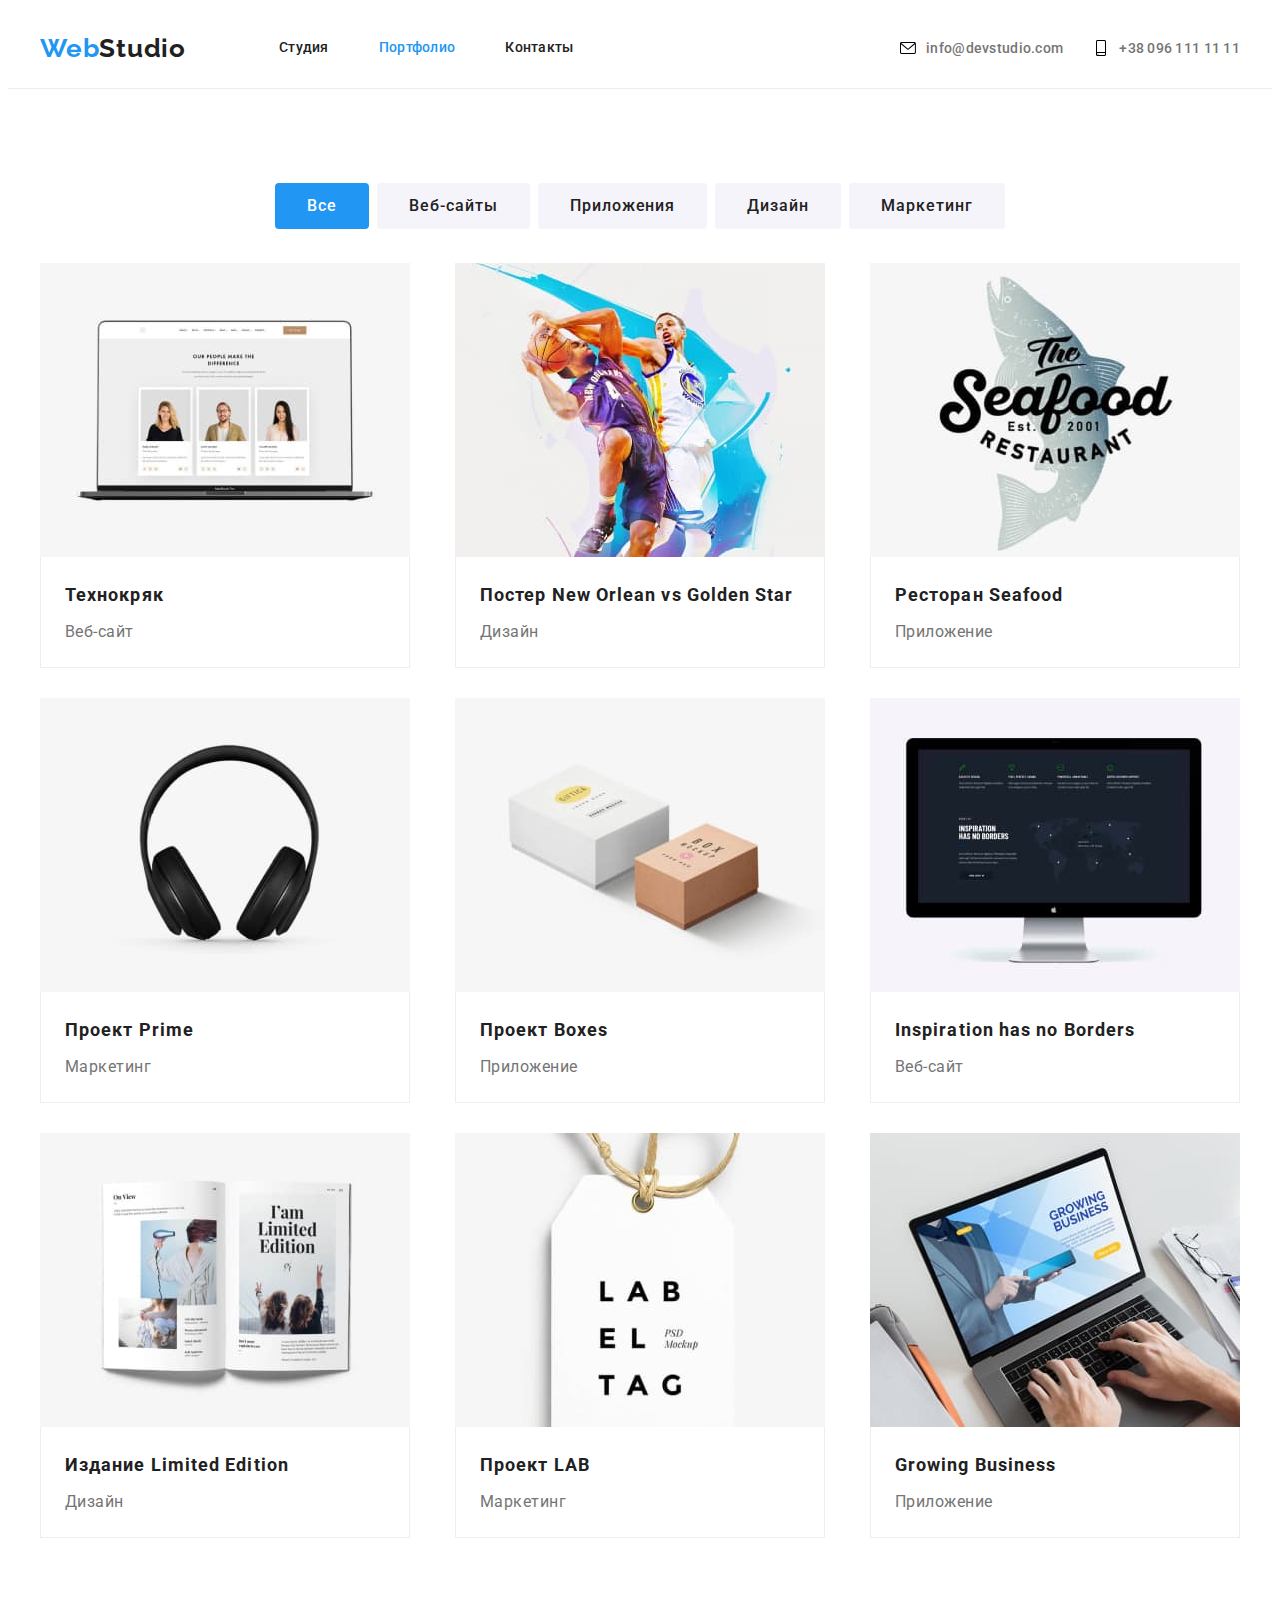
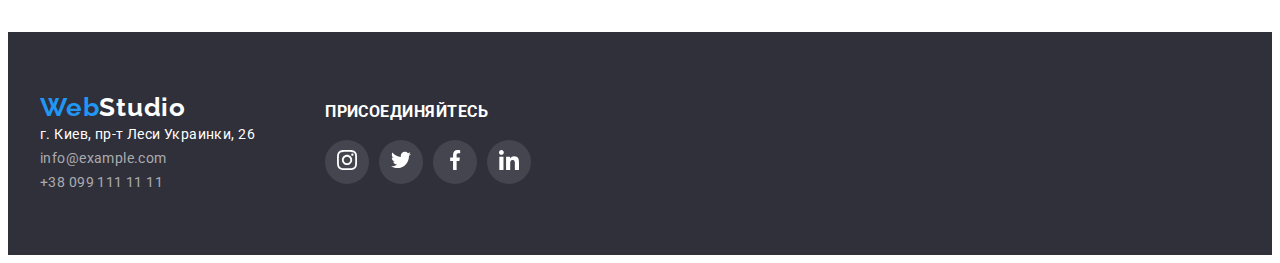
==== portfolio.html @ d205a0a1 "HW4 copied to HW5" ====
<!DOCTYPE html>
<html lang="ru">

<head>
    <meta charset="UTF-8" />
    <meta name="viewport"
          content="width=device-width, initial-scale=1.0" />
    <title>Сайт WebStudio</title>

    
    <link rel="preconnect"
          href="https://fonts.googleapis.com">
    <link rel="preconnect"
          href="https://fonts.gstatic.com"
          crossorigin>
    
    <link href="https://fonts.googleapis.com/css2?family=Raleway:wght@700&family=Roboto:wght@400;500;700;900&display=swap"
          rel="stylesheet">

    <link rel="stylesheet"
    href="https://cdnjs.cloudflare.com/ajax/libs/modern-normalize/1.1.0/modern-normalize.min.css"
    integrity="sha512-wpPYUAdjBVSE4KJnH1VR1HeZfpl1ub8YT/NKx4PuQ5NmX2tKuGu6U/JRp5y+Y8XG2tV+wKQpNHVUX03MfMFn9Q=="
    crossorigin="anonymous"
    referrerpolicy="no-referrer" />
        
    <link rel="stylesheet"
          href="./css/styles.css">
</head>

<body>
  
    <header class="header "> 
        <div class="container">
            <div class=" header-main-nav">
                <nav class="header-nav">
                    <a  href="#" class="header-logo" lang="en"> Web<span class="header-logo-blueblack">Studio</span>     
                    </a>

                    <ul class="header-list list">
                        <!-- add a link later -->
                        <li class="header-item"> <a target="_blank" href ="./index.html"  class="header-link link "  >Студия </a> </li>
                        <li class="header-item"> <a target="_blank" href="./portfolio.html" class="header-link link current-page" >Портфолио </a> </li>
                        <li class="header-item"> <a target="_blank" href="#" class="header-link link">Контакты </a> </li>
                    </ul>
                </nav>

                <ul class="header-contact list">
                    <li class="contact-item">
                        <a href="mailto:info@devstudio.com" class="contact-item-link link">
                            <svg class="header-contact-icon">
                                <use href="./images/icons.svg#icon-envelope" width="16" height="16"></use>
                            </svg>
                            info@devstudio.com
                        </a>
                    </li>
                    <li class="contact-item">
                        <a href="tel:+380961111111" class="contact-item-link link">
                            <svg class="header-contact-icon">
                                <use href="./images/icons.svg#icon-smartphone" width="16" height="16"></use>
                            </svg>
                            +38 096 111 11 11
                        </a>
                    </li>          
                </ul>
            </div>

        </div>
        </header>

    <main>

        <section class="portfolio-examples ">
        <div class="container">
            <!-- its radiobutton - but works as filter -->
            <!--  dont forget to hide text - its not in figma-->
            
            <h1   class="visually-hidden"> наши работы </h1>
            <ul class="portfolio-filter-list list  " >
                <li class="portfolio-filter-btn"> <button type="button" class="portfolio-filter-btn  btn current-btn"> Все </button></li>
                <li class="portfolio-filter-btn"> <button type="button" class="portfolio-filter-btn  btn"> Веб-сайты </button></li>
                <li class="portfolio-filter-btn"> <button type="button" class="portfolio-filter-btn  btn"> Приложения </button></li>
                <li class="portfolio-filter-btn"> <button type="button" class="portfolio-filter-btn  btn">Дизайн </button></li>
                <li class="portfolio-filter-btn"> <button type="button" class="portfolio-filter-btn  btn"> Маркетинг </button></li>
            </ul>

            <ul class="portfolio-examples-list listr">
                <li class="portfolio-examples-item"> 
                    <a href="#" class="portfolio-examples-link link">   
                        <img class="portfolio-examples-foto" 
                        src="./images/img-website-tehnocryak.jpg"
                            alt="фото компьютера с веб- сайтом Технокряк"
                            width="370" height="294">
                        <div class="portfolio-examples-text">
                            <h2 class="portfolio-examples-title"> Технокряк </h2> 
                            <p class="portfolio-examples-descr">Веб-сайт </p>
                        </div> 
                    </a> 
                </li>

                <li class="portfolio-examples-item">
                    <a href="#" class="portfolio-examples-link link">
                        <img class="portfolio-examples-foto"
                        src="./images/img-design-poster-new-orlean.jpg"
                            alt="фото постера два баскетболиста с мячом"
                            width="370"  height="294">
                        <div class="portfolio-examples-text">
                            <h2 class="portfolio-examples-title"> Постер New Orlean vs Golden Star   </h2>
                            <p class="portfolio-examples-descr"> Дизайн</p>
                        </div>
                    </a>
                </li>

                <li class="portfolio-examples-item">
                    <a href="#" class="portfolio-examples-link link">
                        <img class="portfolio-examples-foto"
                        src="./images/img-app-seafood.jpg"
                            alt="картинка логотипа ресторана  с рыбой"
                            width="370"  height="294">
                        <div class="portfolio-examples-text">
                            <h2 class="portfolio-examples-title"> Ресторан Seafood</h2>
                            <p class="portfolio-examples-descr">Приложение </p>
                        </div>
                    </a>
                </li>
                
                <li class="portfolio-examples-item">
                    <a href="#" class="portfolio-examples-link link">
                        <img class="portfolio-examples-foto"
                        src="./images/img-marketing-prime.jpg"
                            alt=" фото черных наушников"
                            width="370" height="294">
                        <div class="portfolio-examples-text">
                            <h2 class="portfolio-examples-title"> Проект Prime </h2>
                            <p class="portfolio-examples-descr">Маркетинг</p>
                        </div>
                    </a>
                </li>

                <li class="portfolio-examples-item">
                    <a href="#" class="portfolio-examples-link link">
                        <img class="portfolio-examples-foto"
                        src="./images/img-app-boxes.jpg"
                            alt=" картинка оранжевой и белой коробки"
                            width="370" height="294">
                        <div class="portfolio-examples-text">
                            <h2 class="portfolio-examples-title">Проект Boxes </h2>
                            <p class="portfolio-examples-descr">Приложение</p>
                            </div>
                    </a>
                </li>

                <li class="portfolio-examples-item">
                    <a href="#" class="portfolio-examples-link link">
                        <img class="portfolio-examples-foto"
                        src="./images/img-website-inspiration.jpg"
                            alt=" фото монитора комьютера с вебсайтом"
                            width="370"  height="294">
                        <div class="portfolio-examples-text">
                            <h2  class="portfolio-examples-title" lang="en"
                            >Inspiration has no Borders</h2>
                            <p class="portfolio-examples-descr">Веб-сайт</p>
                            </div>
                    </a>
                </li>

                <li class="portfolio-examples-item">
                    <a href="#" class="portfolio-examples-link link">
                        <img  class="portfolio-examples-foto"
                        src="./images/img-design-limited-edition.jpg"
                            alt="журнал издания "
                            width="370" height="294">
                        <div class="portfolio-examples-text">
                            <h2 class="portfolio-examples-title"
                            >Издание Limited Edition </h2>
                            <p class="portfolio-examples-descr">Дизайн</p>
                            </div>
                    </a>
                </li>
                
                <li class="portfolio-examples-item">
                    <a href="#" class="portfolio-examples-link link">
                        <img class="portfolio-examples-foto"
                        src="./images/img-marketing-lab.jpg"
                            alt=" картинка з лейблом та назвою "
                            width="370" height="294">
                        <div class="portfolio-examples-text">
                            <h2 class="portfolio-examples-title"> Проект LAB</h2>
                            <p class="portfolio-examples-descr" >Маркетинг</p>
                            </div>
                    </a>
                </li>
                
                <li class="portfolio-examples-item">
                    <a href="#" class="portfolio-examples-link link">
                        <img  class="portfolio-examples-foto"
                        src="./images/img-app-growing-business.jpg"
                            alt=" фото ноутбука с страницей приложения"
                            width="370" height="294">
                        <div class="portfolio-examples-text">
                            <h2 class="portfolio-examples-title" lang="en"> Growing Business</h2>
                            <p class="portfolio-examples-descr">Приложение</p>
                            </div>
                    </a>
                </li>
            </ul>
        </div>
        </section>
    </main>

    <footer class="footer-main">

        <div class="container">
        <div class="footer-wrap">
            <div class="footer-contact-wrap">

            <a class="footer-logo" href=".">
                Web<span class="footer-logo-bluewhite">Studio</span> 
            </a>               
                <address>
                    <!-- contacts are different than in header -->
                    <ul class="footer-contact-list list">

                        <li class="footer-contact-item">
                            <a class="footer-contact-adress  link"  target="_blank"
                            href="https://goo.gl/maps/fVVCTX3WFLXZe7AJ9"> 
                            г. Киев, пр-т Леси Украинки, 26
                            </a></li>

                        <li class="footer-contact-item" >
                            <a class="footer-contact-link"
                            href = "mailto:info@example.com" >
                            info@example.com</a></li>

                        <li class="footer-contact-item">
                            <a class="footer-number link" 
                            href="tel:+380991111111">+38 099 111 11 11</a></li>
                        </ul>
                </address>
            </div>
            
            <div class="footer-join-us-wrap">
                <p class="join-us-title">присоединяйтесь</p>
                <ul class="company-soc-list">
                    <li class="company-soc-item">
                        <a href="" class="company-soc-link link">
                            <svg class="company-soc-icon" width="20" height="20">
                            <use href="./images/icons.svg#icon-instagram"> </use>
                            </svg>   
                        </a> 
                    </li>

                    <li class="company-soc-item">
                        <a href="" class="company-soc-link link">
                            <svg class="company-soc-icon" width="20" height="20">
                            <use href="./images/icons.svg#icon-twitter"> </use>
                            </svg>       
                        </a>
                    </li>
                    <li class="company-soc-item">
                        <a href="" class="company-soc-link link">
                            <svg class="company-soc-icon" width="20" height="20">
                            <use href="./images/icons.svg#icon-facebook"> </use>
                            </svg>
                        </a>     
                    </li>
                    <li class="company-soc-item">
                        <a href="" class="company-soc-link link">
                            <svg class="company-soc-icon" width="20" height="20">
                            <use href="./images/icons.svg#icon-linkedin"> </use>
                            </svg>  
                        </a>   
                    </li>
                </ul>
            </div>
        </div>
        </div>
        </footer>

   </body>


</html>
---- css/styles.css ----
:root {
    --primary-text-color:#757575; ;
    --title-text-color:#212121 ;
    --accent-color:#2196F3 ;
    --primary-white-color: #FFFFFF;
    --main-font-family: "Roboto" , sans-serif;
    --border-color-1px-solid: 1px solid #EEEEEE;
    --border-color-header: 1px solid  #ECECEC;
    --background-gray: #F5F4FA ;
    --icons-gray: #AFB1B8;   
}
/*---------------- default styles reset------------------- */
p,
h1,
h2,
h3,
h4,
h5,
h6 {
    margin: 0;
}

ul {
    margin: 0;
    padding-left: 0;
}

button {
    cursor: pointer;
}

body {
    font-family: var(--main-font);
}

a {
    color: currentColor;
}

address {
    font-style: normal;
}


body {
    font-family: var(--main-font-family);
    background-color: var(--primary-white-color);
    color: var(--primary-text-color);
}

h1 {
    font-weight: 900;
    font-size: 44px;
    line-height: 1.36;
    text-align: center;
    letter-spacing: 0.06em;
    text-transform: uppercase;
    color: var(--primary-white-color);
}
img {
    display: block;
    max-width: 100%;
    height: auto;
    padding: 0;
    margin: 0;
}

.list {
    list-style-type: none;
    margin: 0;
    padding: 0; 
}

.link {
    text-decoration: none;
}

section {
    padding-top: 94px;
    padding-bottom: 94px;
}

.btn {
    cursor: pointer;
    font-family: inherit;
    border-radius: 4px;
    padding:  10px 32px;
    box-shadow: 0px 4px 4px rgba(0, 0, 0, 0.15);
    border: none;
}

.visually-hidden { 
    position: absolute;
    white-space: nowrap;
    width: 1px;
    height: 1px;
    overflow: hidden;
    border: 0;
    padding: 0;
    clip: rect(0 0 0 0);
    clip-path: inset(50%);
    margin: -1px;
}

.container {
    width: 1200px;
    padding-left: 15px;
    padding-right: 15px;
    justify-content: center;
    margin-right: auto;
    margin-left: auto;
    
}

/*-------------------------- HEADER---------------- */

.header {
    background-color: var(--primary-white-color);
    border-bottom:var(--border-color-header) ;
}
.header-main-nav{
    display: flex;
    align-items: center;
    justify-content: space-between;
}

.header-nav{
    display: flex;
    align-items: center;
}

.header-logo {
    margin-right: 93px;
    font-family: 'Raleway';
    font-weight: 700;
    font-size: 26px;
    line-height: 1.19;
    /* identical to box height */
    letter-spacing: 0.03em;
    text-decoration: none;
    color: var(--accent-color);
}

.header-logo-blueblack {
    color:var(--title-text-color)
}

.header-list {
    display: flex;
    align-items: center;
}

.header-item:not(:last-child) {
    margin-right: 50px;
}

.header-item {
    font-size: 14px;
    line-height: 1.14;
    font-weight: 500;
    letter-spacing: 0.02em;
    color: var(--title-text-color); 
}

.header-link {
    display: block;
    padding-top: 32px;
    padding-bottom: 32px;

    color: var(--title-text-color);
}

.header-link:hover, 
.header-link:focus, 
.header-link:active {
    color: var(--accent-color);
}

.current-page {
    color: var(--accent-color);
}
.header-contact-icon{
    width: 16px;
    height: 16px;
    margin-right: 10px;
}

.contact-item-link:hover .header-contact-icon{
    fill: var(--accent-color);
}

.header-contact{
    display: flex;
    justify-content: right;

}  

.contact-item{
    display: flex;
    font-family: var(--main-font-family);
 
    font-weight: 500;
    font-size: 14px;
    line-height: 16px;
    letter-spacing: 0.02em;
}

.contact-item-link {
    color: var(--primary-text-color);
    display: flex;
    align-items: center;
    justify-content: center;
}

.contact-item+.contact-item{
    margin-left: 30px;
}

.contact-item-link:hover{
    color: var(--accent-color)
}
/* -----------------------------------MAIN---------------------- */

.hero {
    text-align: center;
    padding-top: 200px;
    padding-bottom: 200px;
}
.hero-title {
    margin-bottom: 30px;
}

.btn-hero {  
    font-weight: 700;
    font-size: 16px;
    line-height: 1.878;
    letter-spacing: 0.06em;
    color: var(--primary-white-color);
    background-color: var(--accent-color);
}

.btn-hero:hover {
    background-color:    #188CE8;
}
.hero-overlay {
    margin: 0 auto ;
    max-width: 1600px;
    height: 600px;
    
    background-image:
    linear-gradient( rgba(47, 48, 58, 0.4),
    rgba(47, 48, 58, 0.4)), 
        url("../images/hero-bg.jpg");
    background-repeat: no-repeat;
    background-position: center;
    background-size: cover;
}
/* ------------------------------НАШИ ПРЕИМУЩЕСТВА------------------- */
.about-us {
    background-color: var(--primary-white-color);
    padding-bottom: 0;
}

.about-us-list {
    display: flex;
    justify-content: space-between;
    align-items: center;
}
.about-us-item{
    width: 270px;
}
.about-us-box{
    display: flex;
    align-items: center;
    justify-content: center;
    min-height: 120px;
    background-color:  var(--background-gray)
}

.about-us-icon{
    align-items: center;
    justify-content: center;
    background-color:  var(--background-gray);
    border-radius: 4px;
}

.about-us-title {
    font-weight: 700;
    font-size: 14px;
    line-height: 1.14;
    letter-spacing: 0.03em;
    text-transform: uppercase;
    margin-top: 30px;
    color: var(--title-text-color);
}

.about-us-text {
    margin-top: 10px;

    font-size: 14px;
    line-height: 1.71;
    letter-spacing: 0.03em;
    overflow-wrap: normal;

    color: var(--primary-text-color);
}

.our-work-title {
    margin-bottom: 50px;
    
    font-weight: 700;
    font-size: 36px;
    min-height: 42px;
    line-height: 1.17;
    text-align: center;
    letter-spacing: 0.03em;
    
    color: var(--title-text-color);
}

.our-work-list {
    display: flex; 
    justify-content: space-between;
}


/*--------------------------- НАША КОМАНДА -------------------*/

.team {
    background: var(--background-gray);
}

.team-member {
    background: var(--primary-white-color);
    box-shadow: 0px 1px 3px rgba(0, 0, 0, 0.12),
    0px 1px 1px rgba(0, 0, 0, 0.14),
    0px 2px 1px rgba(0, 0, 0, 0.2);
    border-radius: 0px 0px 4px 4px;
}

.team-title {
    font-weight: 700;
    font-size: 36px;
    line-height: 1.17;
    text-align: center;
    letter-spacing: 0.03em;
    margin-bottom: 50px;

    color: var(--title-text-color);

}
.team-list {
    display: flex;
    justify-content: space-between;
}

.team-name-position{
    padding-top: 30px;
    padding-bottom: 30px;
}

.team-member-name {
    
    font-weight: 500;
    font-size: 16px;
    line-height: 1.19;
    letter-spacing: 0.03em;
    text-align: center;

    color: var(--title-text-color);
}

.team-member-position {
    margin-top: 10px;
    text-align: center;
    color: var(--primary-text-color);
}

.team-soc-list{
    display: flex; 
    justify-content: center; 
    align-items: center;

    margin-top: 16px;

}

.team-soc-item {
    width: 44px;
    height: 44px;
    margin-left: 10px;
}

.team-soc-item:first-child{
    margin-left: 0;
}

.team-soc-link{
    display: flex;
    width: 100%;
    height: 100%;
    border-radius: 50%;
    align-items: center; 
    justify-content: center;
    cursor: pointer;
}


.team-soc-icon{
    fill: var(--icons-gray);
    background-color: var(--primary-white-color); 
}

.team-soc-icon:focus,
.team-soc-icon:hover  {
    fill: var(--primary-white-color);
    background-color: var(--accent-color);
} 


.team-soc-link:hover, 
.team-soc-link:focus {
    background-color: var(--accent-color);
}

.team-soc-link:hover  .team-soc-icon{
    fill: var(--primary-white-color);
    background-color: var(--accent-color);
}




/* --------------------ПОСТОЯННІЕ КЛИЕНТІ ---------------------------*/
.clients {
    display: flex;
    flex-direction: column;
    align-items: center;


}

.clients-title {
    align-items: center;
    justify-content: center;
    margin-bottom: 50px;
    font-family: 'Roboto';
    font-style: normal;
    font-weight: 700;
    font-size: 36px;
    line-height: 42px;
    text-align: center;
    letter-spacing: 0.03em;
    
    color: var(--title-text-color);
    
}
.clients-list{ 
    display: flex;
    flex-direction: row;
    align-items: center;
    justify-content: center;
}

.clients-item{
    display: flex; 
    width: 170px;
    height: 92px;
    box-sizing: border-box;
    border: 1px solid #AFB1B8;
    border-radius: 4px;
    justify-content: center;
    align-items: center;
    margin-left: 30px;
}

.clients-item:hover,
.clients-item:focus{
    border: 1px solid var(--accent-color);
}

.clients-item:first-child{
    margin-left: 0;
}
.clients-link{
    display: flex;
    justify-content: center;
    align-items: center;
}

.clients-logo{
    width: 106px;
    height: 60px;
    align-items: center;
    justify-content:center ;
    fill: #AFB1B8;
}

.clients-item:hover .clients-logo,
.clients-item:focus .clients-logo {
    fill: var(--accent-color);    
}



/* -------------------ФУТЕР---------------------- */
.footer-main {
    display: flex;
    padding-bottom: 60px;
    background-color:  #2F303A;
    padding-top: 60px;

}
.footer-wrap{
    display: flex;
    align-items: center;
}

.footer-contact-wrap {
    margin-right:  70px;
}

.footer-logo {
    
    display: inline-block;
    font-family: 'Raleway';
    font-weight: 700;
    font-size: 26px;
    line-height: 1.19;
    letter-spacing: 0.03em;
    text-decoration: none;

    color: var(--accent-color);

}
.footer-logo-bluewhite{
    color: var(--primary-white-color);
}

.footer-contact-item { 
    font-style: normal;
    line-height: 1.71;
    font-size: 14px;
    letter-spacing: 0.03em;
}

.footer-contact-adress {
    color:var(--primary-white-color);
}

.footer-contact-link {
    text-decoration: none;
    color: rgba(255, 255, 255, 0.6);
}

.footer-number {
    line-height:  1.71;
    color: rgba(255, 255, 255, 0.6);
}

.footer-contact-adress:active, .footer-contact-adress:focus, .footer-contact-adress:hover,
.footer-contact-link:active, .footer-contact-link:focus, .footer-contact-link:hover,
.footer-number:active  .footer-number:focus, .footer-number:hover{
    color: var(--accent-color);
}


.join-us-title{
    font-family: 'Roboto';
    font-weight: 700;
    line-height: 16px;
    letter-spacing: 0.03em;
    text-transform: uppercase;
    color: var(--primary-white-color);
}

.company-soc-list{
    display: flex;
    margin-top: 20px;

}

.company-soc-item:hover,
.company-soc-item:focus{
    background-color: var(--accent-color);
}

.company-soc-item{
    width: 44px;
    height: 44px;
    display: flex;
    align-items: center;
    justify-content: center;
    background-color: rgba(255, 255, 255, 0.1);

    border-radius: 50%;
    margin-left: 10px;
}
.company-soc-item:first-child{
    margin-left: 0;
}

.company-soc-icon{
    fill: var(--primary-white-color);
}
/* -------------------PAGE2--- - PORTFOLIO-------------- */

.portfolio-filter-list {
    display: flex;
    justify-content: center;
}

.portfolio-filter-btn+.portfolio-filter-btn{
    margin-left: 8px;
}

.portfolio-filter-btn {
    font-weight: 500;
    font-size: 16px;
    line-height: 1.63;
    letter-spacing: 0.06em;
    box-shadow: none;
    border-radius: 4px;
    color: var(--title-text-color);
    background-color: var(--background-gray);  
}

.portfolio-filter-btn:hover, 
.portfolio-filter-btn:focus, 
.portfolio-filter-btn:active {
    color: var(--primary-white-color);
    background-color: var(--accent-color);

    box-shadow: 0px 3px 1px rgba(0, 0, 0, 0.1),
    0px 1px 2px rgba(0, 0, 0, 0.08), 
    0px 2px 2px rgba(0, 0, 0, 0.12);

    border-radius: 4px;
}

.current-btn {
    color: var(--primary-white-color);
    background-color: var(--accent-color);
}

.portfolio-examples-list{
    display: flex;
    flex-wrap: wrap;
    margin-top: 34px;
    justify-content: space-between;
    
}


.portfolio-examples-item {
    display: flex;
    background-color: var(--primary-white-color);

    margin-bottom: 30px;

}

.portfolio-examples-item:nth-child(3n){
    margin-right: 0;
}

.portfolio-examples-item:nth-last-child(-n+3) {
    margin-bottom: 0px;
}

.portfolio-examples-foto {
    display: block;
    height: auto;
}
.portfolio-examples-item:hover,
.portfolio-examples-item:focus{
     
    box-shadow: 
    0px 1px 1px rgba(0, 0, 0, 0.12),
    0px 4px 4px rgba(0, 0, 0, 0.06),
    1px 4px 6px rgba(0, 0, 0, 0.16);

}

.portfolio-examples-link {
    text-decoration: none;
}

.portfolio-examples-text {
    padding: 20px 24px 20px 24px;
    border-left: var(--border-color-1px-solid);
    border-right: var(--border-color-1px-solid);
    border-bottom: var(--border-color-1px-solid);
}

.portfolio-examples-title {
    font-weight: 700;
    font-size: 18px;
    line-height: 2;
    letter-spacing: 0.06em;

    color:var(--title-text-color) ;

    margin-bottom: 4px;
    
}

.portfolio-examples-descr {
    font-size: 16px;
    line-height: 1.88;
    letter-spacing: 0.03em;

    color: var(--primary-text-color);

}
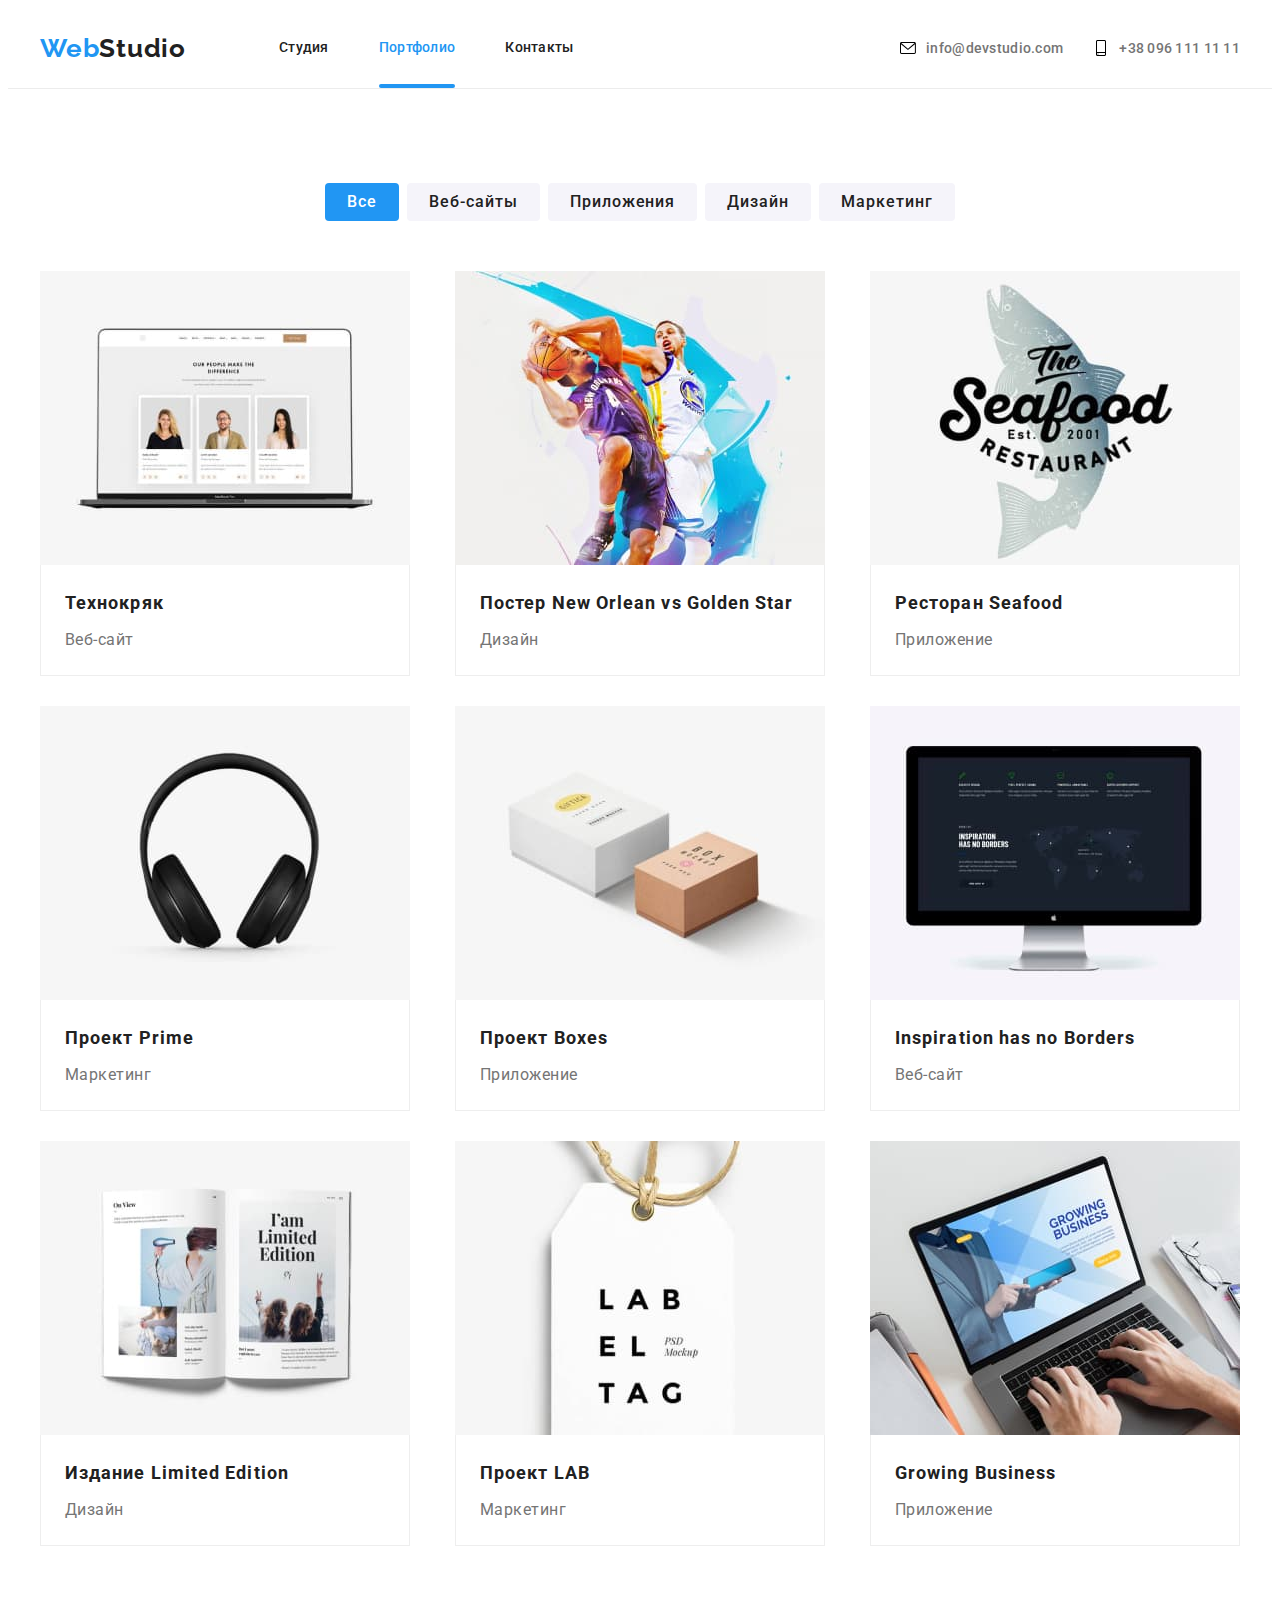
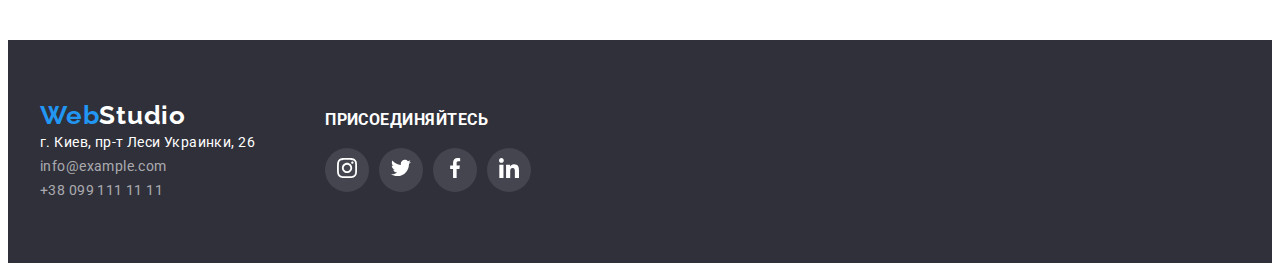
==== commit 382fde0e: "correction from mentor" ====
--- a/portfolio.html
+++ b/portfolio.html
@@ -38,8 +38,8 @@
 
                     <ul class="header-list list">
                         <!-- add a link later -->
-                        <li class="header-item"> <a target="_blank" href ="./index.html"  class="header-link link "  >Студия </a> </li>
-                        <li class="header-item"> <a target="_blank" href="./portfolio.html" class="header-link link current-page" >Портфолио </a> </li>
+                        <li class="header-item "> <a target="_blank" href ="./index.html"  class="header-link link "  >Студия </a> </li>
+                        <li class="header-item current-page"> <a target="_blank" href="./portfolio.html" class="header-link link" >Портфолио </a> </li>
                         <li class="header-item"> <a target="_blank" href="#" class="header-link link">Контакты </a> </li>
                     </ul>
                 </nav>
@@ -76,20 +76,28 @@
             
             <h1   class="visually-hidden"> наши работы </h1>
             <ul class="portfolio-filter-list list  " >
-                <li class="portfolio-filter-btn"> <button type="button" class="portfolio-filter-btn  btn current-btn"> Все </button></li>
-                <li class="portfolio-filter-btn"> <button type="button" class="portfolio-filter-btn  btn"> Веб-сайты </button></li>
-                <li class="portfolio-filter-btn"> <button type="button" class="portfolio-filter-btn  btn"> Приложения </button></li>
-                <li class="portfolio-filter-btn"> <button type="button" class="portfolio-filter-btn  btn">Дизайн </button></li>
-                <li class="portfolio-filter-btn"> <button type="button" class="portfolio-filter-btn  btn"> Маркетинг </button></li>
+                <li class="portfolio-filter-item"> <button type="button" class="portfolio-filter-btn  btn current-btn"> Все </button></li>
+                <li class="portfolio-filter-item"> <button type="button" class="portfolio-filter-btn  btn"> Веб-сайты </button></li>
+                <li class="portfolio-filter-item"> <button type="button" class="portfolio-filter-btn  btn"> Приложения </button></li>
+                <li class="portfolio-filter-item"> <button type="button" class="portfolio-filter-btn  btn">Дизайн </button></li>
+                <li class="portfolio-filter-item"> <button type="button" class="portfolio-filter-btn  btn"> Маркетинг </button></li>
             </ul>
 
             <ul class="portfolio-examples-list listr">
                 <li class="portfolio-examples-item"> 
                     <a href="#" class="portfolio-examples-link link">   
-                        <img class="portfolio-examples-foto" 
-                        src="./images/img-website-tehnocryak.jpg"
-                            alt="фото компьютера с веб- сайтом Технокряк"
-                            width="370" height="294">
+                        <div class="portfolio-examples-topwrap">
+                            <img class="portfolio-examples-foto" 
+                            src="./images/img-website-tehnocryak.jpg"
+                                alt="фото компьютера с веб- сайтом Технокряк"
+                                width="370" height="294">
+                            <p class="portfolio-examples-toptext">
+                                Ресурс предлагает комплексные предложения 
+                                с разным уровнем функционала и сервисов. 
+                                Все это позволит посетителю получить исчерпывающие сведения 
+                                о компании или частном лице.</p>
+                        </div>
+                       
                         <div class="portfolio-examples-text">
                             <h2 class="portfolio-examples-title"> Технокряк </h2> 
                             <p class="portfolio-examples-descr">Веб-сайт </p>
@@ -99,10 +107,17 @@
 
                 <li class="portfolio-examples-item">
                     <a href="#" class="portfolio-examples-link link">
-                        <img class="portfolio-examples-foto"
-                        src="./images/img-design-poster-new-orlean.jpg"
-                            alt="фото постера два баскетболиста с мячом"
-                            width="370"  height="294">
+                        <div class="portfolio-examples-topwrap">
+                            <img class="portfolio-examples-foto"
+                            src="./images/img-design-poster-new-orlean.jpg"
+                                alt="фото постера два баскетболиста с мячом"
+                                width="370"  height="294">
+                            <p class="portfolio-examples-toptext">
+                                Ресурс предлагает комплексные предложения 
+                                с разным уровнем функционала и сервисов. 
+                                Все это позволит посетителю получить исчерпывающие сведения 
+                                о компании или частном лице.</p>
+                        </div>
                         <div class="portfolio-examples-text">
                             <h2 class="portfolio-examples-title"> Постер New Orlean vs Golden Star   </h2>
                             <p class="portfolio-examples-descr"> Дизайн</p>
@@ -112,10 +127,17 @@
 
                 <li class="portfolio-examples-item">
                     <a href="#" class="portfolio-examples-link link">
-                        <img class="portfolio-examples-foto"
-                        src="./images/img-app-seafood.jpg"
-                            alt="картинка логотипа ресторана  с рыбой"
-                            width="370"  height="294">
+                        <div class="portfolio-examples-topwrap">
+                            <img class="portfolio-examples-foto"
+                            src="./images/img-app-seafood.jpg"
+                                alt="картинка логотипа ресторана  с рыбой"
+                                width="370"  height="294">
+                            <p class="portfolio-examples-toptext">
+                                Ресурс предлагает комплексные предложения 
+                                с разным уровнем функционала и сервисов. 
+                                Все это позволит посетителю получить исчерпывающие сведения 
+                                о компании или частном лице.</p>
+                        </div>
                         <div class="portfolio-examples-text">
                             <h2 class="portfolio-examples-title"> Ресторан Seafood</h2>
                             <p class="portfolio-examples-descr">Приложение </p>
@@ -125,10 +147,17 @@
                 
                 <li class="portfolio-examples-item">
                     <a href="#" class="portfolio-examples-link link">
-                        <img class="portfolio-examples-foto"
-                        src="./images/img-marketing-prime.jpg"
-                            alt=" фото черных наушников"
-                            width="370" height="294">
+                        <div class="portfolio-examples-topwrap">
+                            <img class="portfolio-examples-foto"
+                            src="./images/img-marketing-prime.jpg"
+                                alt=" фото черных наушников"
+                                width="370" height="294">
+                            <p class="portfolio-examples-toptext">
+                                Ресурс предлагает комплексные предложения 
+                                с разным уровнем функционала и сервисов. 
+                                Все это позволит посетителю получить исчерпывающие сведения 
+                                о компании или частном лице.</p>   
+                            </div>
                         <div class="portfolio-examples-text">
                             <h2 class="portfolio-examples-title"> Проект Prime </h2>
                             <p class="portfolio-examples-descr">Маркетинг</p>
@@ -138,10 +167,17 @@
 
                 <li class="portfolio-examples-item">
                     <a href="#" class="portfolio-examples-link link">
-                        <img class="portfolio-examples-foto"
-                        src="./images/img-app-boxes.jpg"
-                            alt=" картинка оранжевой и белой коробки"
-                            width="370" height="294">
+                        <div class="portfolio-examples-topwrap">
+                                <img class="portfolio-examples-foto"
+                                src="./images/img-app-boxes.jpg"
+                                    alt=" картинка оранжевой и белой коробки"
+                                    width="370" height="294">
+                            <p class="portfolio-examples-toptext">
+                                Ресурс предлагает комплексные предложения 
+                                с разным уровнем функционала и сервисов. 
+                                Все это позволит посетителю получить исчерпывающие сведения 
+                                о компании или частном лице.</p>  
+                                </div>
                         <div class="portfolio-examples-text">
                             <h2 class="portfolio-examples-title">Проект Boxes </h2>
                             <p class="portfolio-examples-descr">Приложение</p>
@@ -151,10 +187,17 @@
 
                 <li class="portfolio-examples-item">
                     <a href="#" class="portfolio-examples-link link">
-                        <img class="portfolio-examples-foto"
+                        <div class="portfolio-examples-topwrap">
+                            <img class="portfolio-examples-foto"
                         src="./images/img-website-inspiration.jpg"
                             alt=" фото монитора комьютера с вебсайтом"
                             width="370"  height="294">
+                            <p class="portfolio-examples-toptext">
+                                Ресурс предлагает комплексные предложения 
+                                с разным уровнем функционала и сервисов. 
+                                Все это позволит посетителю получить исчерпывающие сведения 
+                                о компании или частном лице.</p>
+                        </div>      
                         <div class="portfolio-examples-text">
                             <h2  class="portfolio-examples-title" lang="en"
                             >Inspiration has no Borders</h2>
@@ -165,10 +208,17 @@
 
                 <li class="portfolio-examples-item">
                     <a href="#" class="portfolio-examples-link link">
-                        <img  class="portfolio-examples-foto"
-                        src="./images/img-design-limited-edition.jpg"
-                            alt="журнал издания "
-                            width="370" height="294">
+                        <div class="portfolio-examples-topwrap">
+                            <img  class="portfolio-examples-foto"
+                            src="./images/img-design-limited-edition.jpg"
+                                alt="журнал издания "
+                                width="370" height="294">
+                                <p class="portfolio-examples-toptext">
+                                    Ресурс предлагает комплексные предложения 
+                                    с разным уровнем функционала и сервисов. 
+                                    Все это позволит посетителю получить исчерпывающие сведения 
+                                    о компании или частном лице.</p>  
+                        </div>
                         <div class="portfolio-examples-text">
                             <h2 class="portfolio-examples-title"
                             >Издание Limited Edition </h2>
@@ -179,10 +229,17 @@
                 
                 <li class="portfolio-examples-item">
                     <a href="#" class="portfolio-examples-link link">
-                        <img class="portfolio-examples-foto"
-                        src="./images/img-marketing-lab.jpg"
-                            alt=" картинка з лейблом та назвою "
-                            width="370" height="294">
+                        <div class="portfolio-examples-topwrap">
+                            <img class="portfolio-examples-foto"
+                            src="./images/img-marketing-lab.jpg"
+                                alt=" картинка з лейблом та назвою "
+                                width="370" height="294">
+                            <p class="portfolio-examples-toptext">
+                                Ресурс предлагает комплексные предложения 
+                                с разным уровнем функционала и сервисов. 
+                                Все это позволит посетителю получить исчерпывающие сведения 
+                                о компании или частном лице.</p>  
+                        </div>
                         <div class="portfolio-examples-text">
                             <h2 class="portfolio-examples-title"> Проект LAB</h2>
                             <p class="portfolio-examples-descr" >Маркетинг</p>
@@ -192,10 +249,17 @@
                 
                 <li class="portfolio-examples-item">
                     <a href="#" class="portfolio-examples-link link">
-                        <img  class="portfolio-examples-foto"
-                        src="./images/img-app-growing-business.jpg"
-                            alt=" фото ноутбука с страницей приложения"
-                            width="370" height="294">
+                        <div class="portfolio-examples-topwrap">
+                            <img  class="portfolio-examples-foto"
+                            src="./images/img-app-growing-business.jpg"
+                                alt=" фото ноутбука с страницей приложения"
+                                width="370" height="294">
+                            <p class="portfolio-examples-toptext">
+                                Ресурс предлагает комплексные предложения 
+                                с разным уровнем функционала и сервисов. 
+                                Все это позволит посетителю получить исчерпывающие сведения 
+                                о компании или частном лице.</p>
+                        </div>  
                         <div class="portfolio-examples-text">
                             <h2 class="portfolio-examples-title" lang="en"> Growing Business</h2>
                             <p class="portfolio-examples-descr">Приложение</p>
@@ -221,13 +285,13 @@
                     <ul class="footer-contact-list list">
 
                         <li class="footer-contact-item">
-                            <a class="footer-contact-adress  link"  target="_blank"
+                            <a class="footer-adress  link"  target="_blank"
                             href="https://goo.gl/maps/fVVCTX3WFLXZe7AJ9"> 
                             г. Киев, пр-т Леси Украинки, 26
                             </a></li>
 
                         <li class="footer-contact-item" >
-                            <a class="footer-contact-link"
+                            <a class="footer-email link"
                             href = "mailto:info@example.com" >
                             info@example.com</a></li>
 
--- a/css/styles.css
+++ b/css/styles.css
@@ -8,7 +8,8 @@
     --border-color-1px-solid: 1px solid #EEEEEE;
     --border-color-header: 1px solid  #ECECEC;
     --background-gray: #F5F4FA ;
-    --icons-gray: #AFB1B8;   
+    --icons-gray: #AFB1B8;
+    --black-gray-transparent: rgba(47, 48, 58, 0.4);    
 }
 /*---------------- default styles reset------------------- */
 p,
@@ -85,7 +86,7 @@
     cursor: pointer;
     font-family: inherit;
     border-radius: 4px;
-    padding:  10px 32px;
+    
     box-shadow: 0px 4px 4px rgba(0, 0, 0, 0.15);
     border: none;
 }
@@ -161,6 +162,7 @@
     font-weight: 500;
     letter-spacing: 0.02em;
     color: var(--title-text-color); 
+       
 }
 
 .header-link {
@@ -169,7 +171,21 @@
     padding-bottom: 32px;
 
     color: var(--title-text-color);
-}
+    transition: color 250ms cubic-bezier(0.4, 0, 0.2, 1);
+    position: relative;
+}
+.header-item.current-page .header-link::after{
+    content: "";
+    display: block;
+    bottom: 0;
+    left: 0;
+    width: 100%;
+    height: 4px;
+    background: var(--accent-color);
+    border-radius: 2px;
+    position: absolute;
+    transition: transform 250ms cubic-bezier(0.4, 0, 0.2, 1);
+ }
 
 .header-link:hover, 
 .header-link:focus, 
@@ -177,13 +193,14 @@
     color: var(--accent-color);
 }
 
-.current-page {
+.header-item.current-page  .header-link{
     color: var(--accent-color);
 }
 .header-contact-icon{
     width: 16px;
     height: 16px;
     margin-right: 10px;
+    transition: color 250ms cubic-bezier(0.4, 0, 0.2, 1);
 }
 
 .contact-item-link:hover .header-contact-icon{
@@ -211,6 +228,7 @@
     display: flex;
     align-items: center;
     justify-content: center;
+    transition: color 250ms cubic-bezier(0.4, 0, 0.2, 1);
 }
 
 .contact-item+.contact-item{
@@ -238,11 +256,14 @@
     letter-spacing: 0.06em;
     color: var(--primary-white-color);
     background-color: var(--accent-color);
+    transition: background-color 250ms cubic-bezier(0.4, 0, 0.2, 1);
+    padding:  10px 32px;
 }
 
 .btn-hero:hover {
     background-color:    #188CE8;
 }
+
 .hero-overlay {
     margin: 0 auto ;
     max-width: 1600px;
@@ -323,8 +344,32 @@
     display: flex; 
     justify-content: space-between;
 }
-
-
+.our-work-item{
+    display: flex;
+    position: relative;
+}
+
+.our-work-descr {
+    width: 100%;
+    font-family: 'Roboto';
+
+    font-weight: 700;
+    font-size: 14px;
+    line-height: 16px;
+    text-align: center;
+    letter-spacing: 0.03em;
+    text-transform: uppercase;
+
+    justify-content: center;
+    align-items: center;
+    position: absolute;
+    bottom: 0;
+    color: #FFFFFF;
+    background-color: var(--black-gray-transparent);
+    
+    padding-top:  27px;
+    padding-bottom: 27px;
+}
 /*--------------------------- НАША КОМАНДА -------------------*/
 
 .team {
@@ -404,12 +449,16 @@
     align-items: center; 
     justify-content: center;
     cursor: pointer;
-}
-
+    transition: backgorund-color 250ms cubic-bezier(0.4, 0, 0.2, 1),
+    color 250ms cubic-bezier(0.4, 0, 0.2, 1);
+
+}
 
 .team-soc-icon{
     fill: var(--icons-gray);
     background-color: var(--primary-white-color); 
+    transition: backgorund-color 250ms cubic-bezier(0.4, 0, 0.2, 1),
+    color 250ms cubic-bezier(0.4, 0, 0.2, 1);
 }
 
 .team-soc-icon:focus,
@@ -431,13 +480,11 @@
 
 
 
-
 /* --------------------ПОСТОЯННІЕ КЛИЕНТІ ---------------------------*/
 .clients {
     display: flex;
     flex-direction: column;
     align-items: center;
-
 
 }
 
@@ -473,6 +520,8 @@
     justify-content: center;
     align-items: center;
     margin-left: 30px;
+    transition: border 250ms cubic-bezier(0.4, 0, 0.2, 1),
+    fill 250ms cubic-bezier(0.4, 0, 0.2, 1);
 }
 
 .clients-item:hover,
@@ -495,11 +544,13 @@
     align-items: center;
     justify-content:center ;
     fill: #AFB1B8;
+
+    transition: fill 250ms cubic-bezier(0.4, 0, 0.2, 1);
 }
 
 .clients-item:hover .clients-logo,
 .clients-item:focus .clients-logo {
-    fill: var(--accent-color);    
+    fill: var(--accent-color);   
 }
 
 
@@ -545,22 +596,25 @@
     letter-spacing: 0.03em;
 }
 
-.footer-contact-adress {
+.footer-adress {
     color:var(--primary-white-color);
-}
-
-.footer-contact-link {
-    text-decoration: none;
+    transition: color 250ms cubic-bezier(0.4, 0, 0.2, 1);
+}
+
+.footer-email {
+
     color: rgba(255, 255, 255, 0.6);
+    transition: color 250ms cubic-bezier(0.4, 0, 0.2, 1);
 }
 
 .footer-number {
     line-height:  1.71;
     color: rgba(255, 255, 255, 0.6);
-}
-
-.footer-contact-adress:active, .footer-contact-adress:focus, .footer-contact-adress:hover,
-.footer-contact-link:active, .footer-contact-link:focus, .footer-contact-link:hover,
+    transition: color 250ms cubic-bezier(0.4, 0, 0.2, 1);
+}
+
+.footer-adress:active, .footer-adress:focus, .footer-adress:hover,
+.footer-email:active, .footer-email:focus, .footer-email:hover,
 .footer-number:active  .footer-number:focus, .footer-number:hover{
     color: var(--accent-color);
 }
@@ -580,27 +634,29 @@
     margin-top: 20px;
 
 }
+
+.company-soc-item{
+    width: 44px;
+    height: 44px;
+    display: flex;
+    align-items: center;
+    justify-content: center;
+    background-color: rgba(255, 255, 255, 0.1);
+
+    border-radius: 50%;
+    margin-left: 10px;
+    transition: background-color  250ms cubic-bezier(0.4, 0, 0.2, 1);
+}
+.company-soc-item:first-child{
+    margin-left: 0;
+}
+
 
 .company-soc-item:hover,
 .company-soc-item:focus{
     background-color: var(--accent-color);
 }
 
-.company-soc-item{
-    width: 44px;
-    height: 44px;
-    display: flex;
-    align-items: center;
-    justify-content: center;
-    background-color: rgba(255, 255, 255, 0.1);
-
-    border-radius: 50%;
-    margin-left: 10px;
-}
-.company-soc-item:first-child{
-    margin-left: 0;
-}
-
 .company-soc-icon{
     fill: var(--primary-white-color);
 }
@@ -611,7 +667,7 @@
     justify-content: center;
 }
 
-.portfolio-filter-btn+.portfolio-filter-btn{
+.portfolio-filter-item+.portfolio-filter-item{
     margin-left: 8px;
 }
 
@@ -623,7 +679,14 @@
     box-shadow: none;
     border-radius: 4px;
     color: var(--title-text-color);
-    background-color: var(--background-gray);  
+    background-color: var(--background-gray);
+    padding: 6px 22px;
+
+    transition: color 250ms cubic-bezier(0.4, 0, 0.2, 1),
+    background-color 250ms cubic-bezier(0.4, 0, 0.2, 1),
+    box-shadow  250ms cubic-bezier(0.4, 0, 0.2, 1);
+    
+
 }
 
 .portfolio-filter-btn:hover, 
@@ -635,8 +698,6 @@
     box-shadow: 0px 3px 1px rgba(0, 0, 0, 0.1),
     0px 1px 2px rgba(0, 0, 0, 0.08), 
     0px 2px 2px rgba(0, 0, 0, 0.12);
-
-    border-radius: 4px;
 }
 
 .current-btn {
@@ -647,7 +708,7 @@
 .portfolio-examples-list{
     display: flex;
     flex-wrap: wrap;
-    margin-top: 34px;
+    margin-top: 50px;
     justify-content: space-between;
     
 }
@@ -656,9 +717,10 @@
 .portfolio-examples-item {
     display: flex;
     background-color: var(--primary-white-color);
+    position: relative;
 
     margin-bottom: 30px;
-
+    transition: box-shadow  250ms cubic-bezier(0.4, 0, 0.2, 1);
 }
 
 .portfolio-examples-item:nth-child(3n){
@@ -675,17 +737,41 @@
 }
 .portfolio-examples-item:hover,
 .portfolio-examples-item:focus{
-     
     box-shadow: 
     0px 1px 1px rgba(0, 0, 0, 0.12),
     0px 4px 4px rgba(0, 0, 0, 0.06),
     1px 4px 6px rgba(0, 0, 0, 0.16);
 
 }
-
-.portfolio-examples-link {
-    text-decoration: none;
-}
+.portfolio-examples-topwrap{
+    position: relative;
+    overflow: hidden;
+}
+
+.portfolio-examples-item:hover  .portfolio-examples-toptext{
+    transform: translateY(0);
+}
+
+.portfolio-examples-toptext{
+
+    top: 0;
+    position: absolute;
+    height: 100%;
+    transform: translateY(100%);
+
+    padding:  63px 24px;
+
+    font-family: var(--main-font-family);
+    font-style: normal;
+    font-weight: 400;
+    font-size: 18px;
+    line-height: 156%;
+    letter-spacing: 0.03em;
+    color: var(--primary-white-color);
+    background: rgba(33, 150, 243, 0.9);
+    transition: transform 250ms cubic-bezier(0.4, 0, 0.2, 1);
+}
+
 
 .portfolio-examples-text {
     padding: 20px 24px 20px 24px;
@@ -710,7 +796,57 @@
     font-size: 16px;
     line-height: 1.88;
     letter-spacing: 0.03em;
-
     color: var(--primary-text-color);
-
-}
+}
+
+.backdrop-order{
+    position: fixed;
+    top: 0;
+    width: 100%;
+    height: 100%;
+    background-color: rgba(0, 0, 0, 0.2);
+    transition: opacity 250ms cubic-bezier(0.4, 0, 0.2, 1),
+    visibiity  250ms cubic-bezier(0.4, 0, 0.2, 1);
+}
+
+.backdrop-order.is-hidden .modal-order{
+    transform: translate(0, 0) scale(0) ;
+}
+
+.modal-order{
+    position: absolute;
+    top: 50%;
+    left: 50%;
+    transform: translate(-50%, -50%) scale(1);
+    min-height: 581px;
+    width: 528px;
+    background-color: var(--primary-white-color);
+    border-radius: 4px;
+    display: flex;
+    transition: transform 250ms cubic-bezier(0.4, 0, 0.2, 1);
+}
+
+.button-close {
+    display: flex;
+    justify-content: center;
+    align-items: center;
+    height: 30px;
+    width: 30px;
+    border-radius: 50%;
+    position: absolute;
+    top:8px;
+    right: 8px;
+    background: var(--primary-white-color);
+    border: 1px solid rgba(0, 0, 0, 0.1);
+}
+
+.icon-close-modal {
+    fill: #000000; 
+}
+
+.is-hidden{
+    opacity: 0;
+    visibility: hidden;
+    pointer-events: none;
+    transition: transform 250ms cubic-bezier(0.4, 0, 0.2, 1);
+}